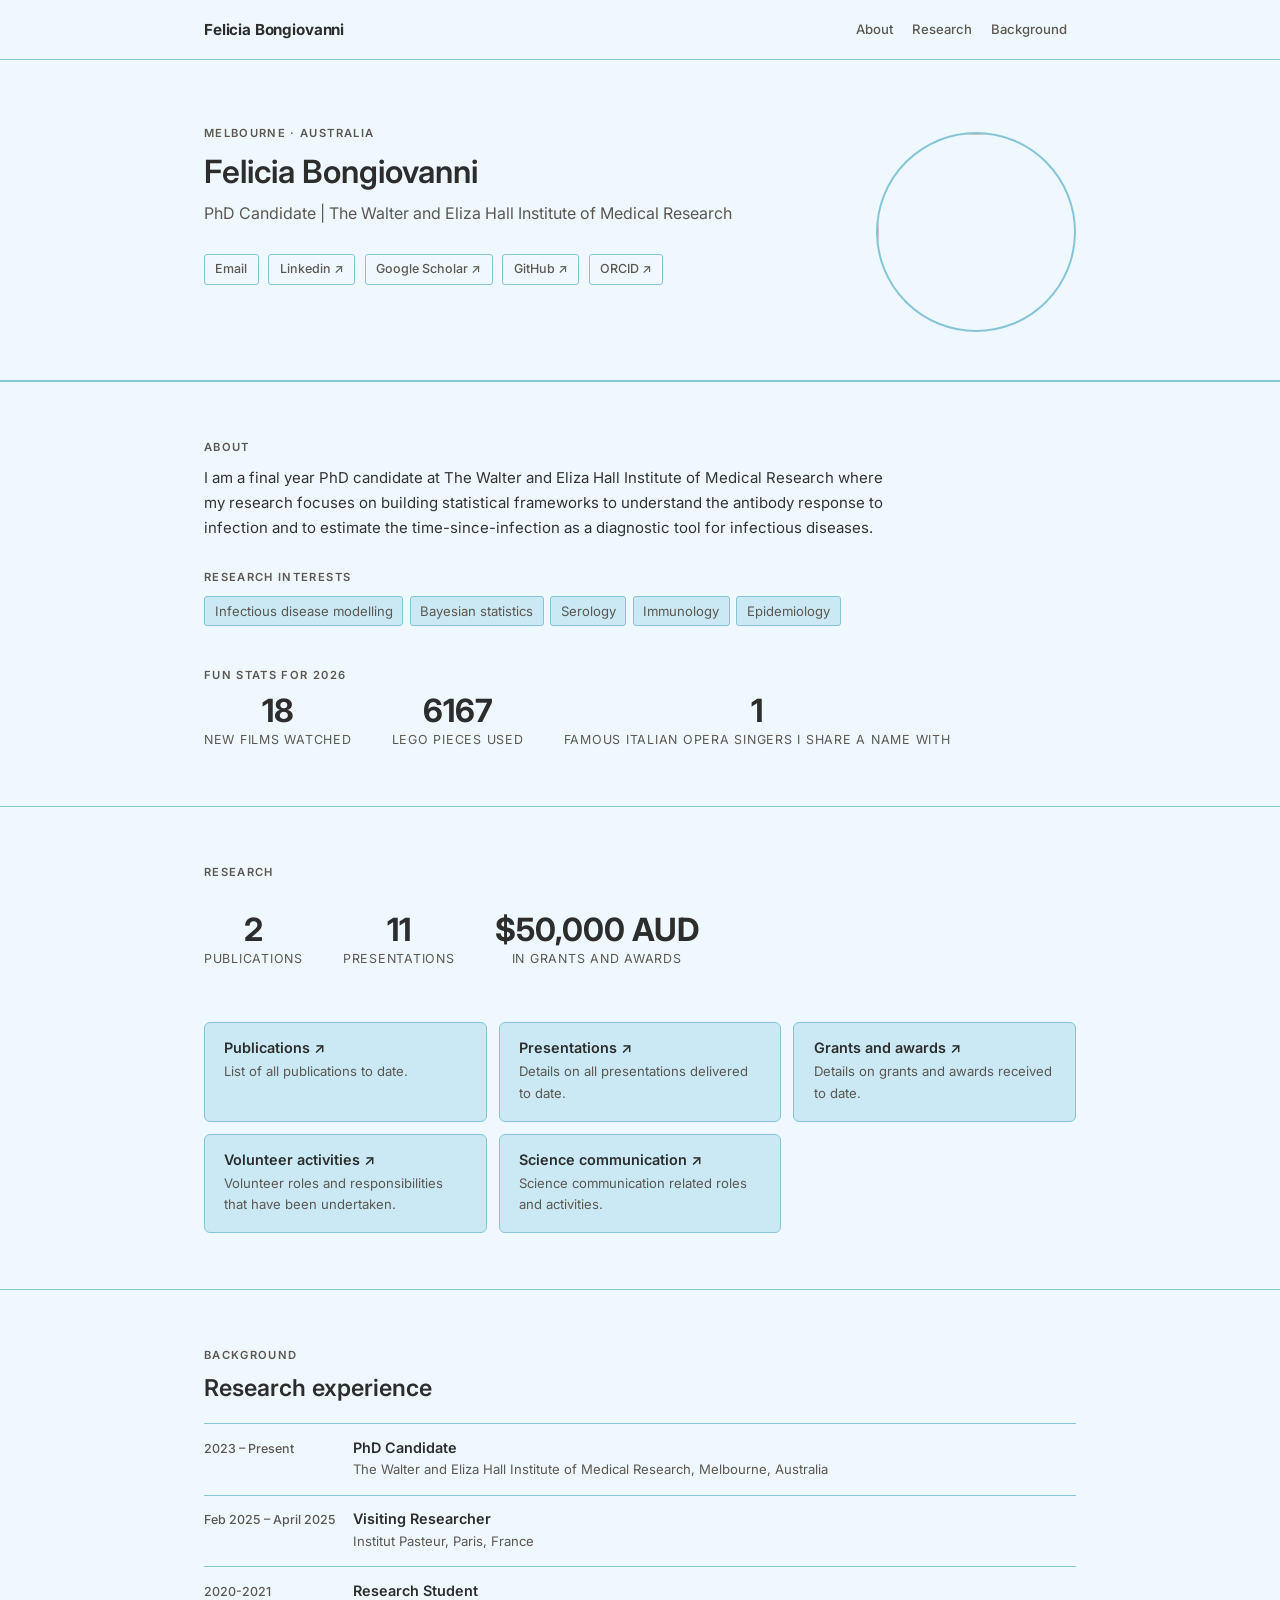
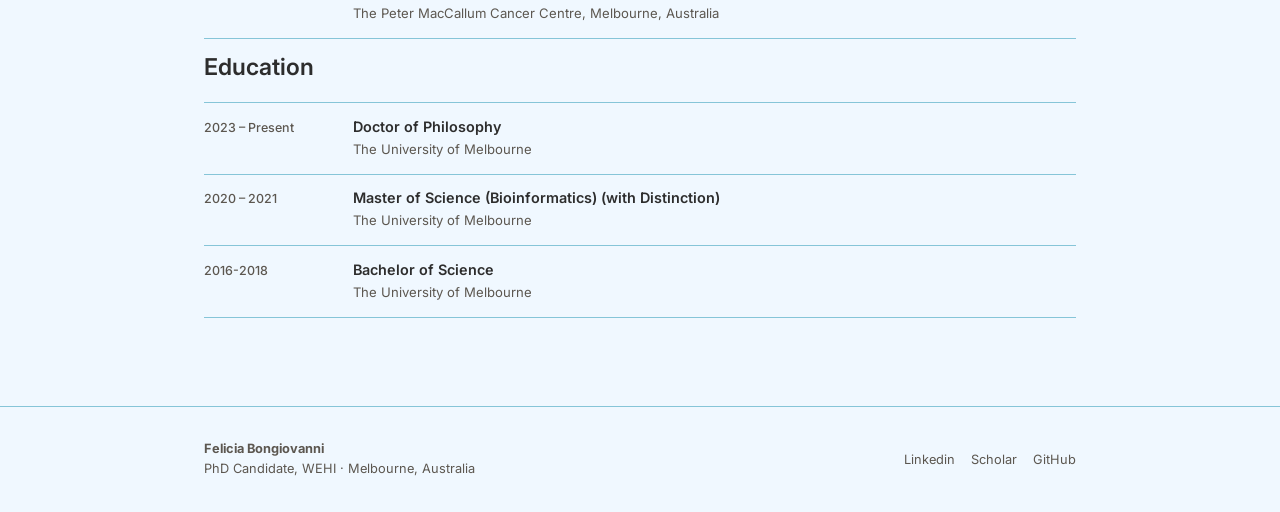
==== index.html @ c4c98541 "Fixed typos" ====
<!DOCTYPE html>
<html lang="en">
<head>
  <meta charset="UTF-8">
  <meta name="viewport" content="width=device-width, initial-scale=1.0">
  <title>Felicia Bongiovanni - PhD Candidate</title>
  <meta name="description" content="Felicia is a PhD candidate at The Walter and Eliza Hall Institute of Medical Research in Melbourne, Australia.">
  <link rel="stylesheet" href="css/style.css">
</head>
<body class="page-body">

  <!-- Navigation -->
  <nav class="nav">
    <div class="nav-inner">
      <a class="nav-logo" href="#top">Felicia Bongiovanni</a>
      <button class="nav-toggle" id="navToggle" aria-label="Toggle menu">
        <svg width="20" height="20" fill="none" stroke="currentColor" stroke-width="2" viewBox="0 0 24 24">
          <line x1="3" y1="6" x2="21" y2="6"/><line x1="3" y1="12" x2="21" y2="12"/><line x1="3" y1="18" x2="21" y2="18"/>
        </svg>
      </button>
      <ul class="nav-links" id="navLinks">
        <li><a href="#about">About</a></li>
        <li><a href="#research">Research</a></li>
        <li><a href="#background">Background</a></li>
    </div>
  </nav>

  <!-- Hero -->
  <section id="top" class="section" style="padding-top:4rem; padding-bottom:3rem; border-bottom:1px solid var(--border);">
    <div class="container">
      <div class="hero-layout">
        <div class="hero-text">
          <p class="section-label">Melbourne · Australia</p>
          <h1 style="margin-bottom:0.5rem;">Felicia Bongiovanni</h1>
          <p style="font-size:1rem; color:var(--text-muted); margin-bottom:1.5rem;">
            PhD Candidate | The Walter and Eliza Hall Institute of Medical Research
          </p>
          <p style="max-width:640px; font-size:0.92rem; color:var(--text-muted); margin-bottom:1.75rem;">
          </p>
          <div class="director-links">
            <a href="mailto:bongiovanni.f@wehi.edu.au">Email</a>
            <a href="https://linkedin.com/in/felicia-bongiovanni" target="_blank" rel="noopener noreferrer">Linkedin ↗</a>
            <a href="https://scholar.google.com/citations?hl=en&user=94XxXnkAAAAJ" target="_blank" rel="noopener noreferrer">Google Scholar ↗</a>
            <a href="https://github.com/felbongiovanni" target="_blank" rel="noopener noreferrer">GitHub ↗</a>
            <a href="https://orcid.org/0009-0006-6301-0937" target="_blank" rel="noopener noreferrer">ORCID ↗</a>
          </div>
        </div>
        <div class="hero-photo-col">
          <img
            class="hero-director-photo"
            src="files/img/profile_cropped.png"
            alt="">
        </div>
      </div>
    </div>
  </section>

  <!-- About -->
  <section id="about" class="section">
    <div class="container">
      <p class="section-label">About</p>
      <div style="max-width:680px;">
        <p>
          I am a final year PhD candidate at The Walter and Eliza Hall Institute of Medical Research where my research focuses on building statistical frameworks to understand the antibody response to infection and to estimate the time-since-infection as a diagnostic tool for infectious diseases.
        </p>
        <p>
        </p>
      </div>
      
      
      <div style="margin-top:1.75rem; margin-bottom:2.5rem">
        <p class="section-label">Research interests</p>
        <ul class="inline-list" style="margin-top:0.5rem;">
          <li>Infectious disease modelling</li>
          <li>Bayesian statistics</li>
          <li>Serology</li>
          <li>Immunology</li>
          <li>Epidemiology</li>
        </ul>
      </div>
      
    
    <div style="margin-top:1.75rem;">
        <p class="section-label">Fun stats for 2026</p>
        <ul class="stats-strip" style="margin-top:0.5rem;">
          <div class="stat-item">
            <div class="stat-number">18</div>
            <div class="stat-label">New films watched</div>
          </div>
        </a>
        <div class="stat-item">
          <div class="stat-number">6167</div>
          <div class="stat-label">LEGO pieces used</div>
        </div>
        </a>
        <a href="https://www.feliciabongiovanni.com" target="_blank" style="text-decoration:none;">
        <div class="stat-item">
          <div class="stat-number">1</div>
          <div class="stat-label">Famous Italian opera singers I share a name with</div>
        </div>
        </a>
      </div>
      
  </section>

  <!-- Research -->
  <section id="research" class="section">
    <div class="container">
      <p class="section-label">Research</p>
      <p style="max-width:640px; font-size:0.9rem; color:var(--text-muted); margin-bottom:2rem;">
      </p>
      


      <!-- Stats -->
      <div class="stats-strip" style="margin-bottom:0.8rem; padding-bottom:2.5rem;">
        <a href="publications.html" target="_blank" style="text-decoration:none;">
          <div class="stat-item">
            <div class="stat-number">2</div>
            <div class="stat-label">Publications</div>
          </div>
        </a>
        <a href="presentations.html" target="_blank" style="text-decoration:none;">
          <div class="stat-item">
            <div class="stat-number">11</div>
            <div class="stat-label">Presentations</div>
          </div>
        </a>
        <a href="grants_awards.html" target="_blank" style="text-decoration:none;">
        <div class="stat-item">
          <div class="stat-number">$50,000 AUD</div>
          <div class="stat-label">In grants and awards</div>
        </div>
        </a>
      </div>


      <div class="theme-grid">
        <a href="publications.html" target="_blank" class="link-card">
          <h3>Publications ↗</h3>
          <p>List of all publications to date.</p>
        </a>
        <a href="presentations.html" target="_blank" class="link-card">
          <h3>Presentations ↗</h3>
          <p>Details on all presentations delivered to date.</p>
        </a>
        <a href="grants_awards.html" target="_blank" class="link-card">
          <h3>Grants and awards ↗</h3>
          <p>Details on grants and awards received to date.</p>
        </a>
        <a href="volunteer.html" target="_blank" class="link-card">
          <h3>Volunteer activities ↗</h3>
          <p>Volunteer roles and responsibilities that have been undertaken.</p>
        </a>
        <a href="scicomm.html" target="_blank" class="link-card">
          <h3>Science communication ↗</h3>
          <p>Science communication related roles and activities.</p>
        </a>
      </div>
      
  </section>

  <!-- Background -->
  <section id="background" class="section">
    <div class="container">
      <p class="section-label">Background</p>
      <h2>Research experience</h2>
      <div class="timeline-list">

        <div class="timeline-item">
          <span class="timeline-period">2023 – Present</span>
          <div>
            <div class="timeline-title">PhD Candidate</div>
            <div class="timeline-sub">The Walter and Eliza Hall Institute of Medical Research, Melbourne, Australia</div>
          </div>
        </div>

        <div class="timeline-item">
          <span class="timeline-period">Feb 2025 – April 2025</span>
          <div>
            <div class="timeline-title">Visiting Researcher</span></div>
            <div class="timeline-sub">Institut Pasteur, Paris, France</div>
          </div>
        </div>

        <div class="timeline-item">
          <span class="timeline-period">2020-2021</span>
          <div>
            <div class="timeline-title">Research Student</div>
            <div class="timeline-sub">The Peter MacCallum Cancer Centre, Melbourne, Australia</div>
          </div>
        </div>
        <p>
        </p>
        
        <h2>Education</h2>
      <div class="timeline-list">

        <div class="timeline-item">
          <span class="timeline-period">2023 – Present</span>
          <div>
            <div class="timeline-title">Doctor of Philosophy</div>
            <div class="timeline-sub">The University of Melbourne</div>
          </div>
        </div>

        <div class="timeline-item">
          <span class="timeline-period">2020 – 2021</span>
          <div>
            <div class="timeline-title">Master of Science (Bioinformatics) (with Distinction) <span></div>
            <div class="timeline-sub">The University of Melbourne</div>
          </div>
        </div>

        <div class="timeline-item">
          <span class="timeline-period">2016-2018</span>
          <div>
            <div class="timeline-title">Bachelor of Science</div>
            <div class="timeline-sub">The University of Melbourne</div>
          </div>
        </div>

      </div>
    </div>
  </section>


  <!-- Footer -->
  <footer>
    <div class="footer-inner">
      <div class="footer-left">
        <strong>Felicia Bongiovanni</strong><br>
        PhD Candidate, WEHI · Melbourne, Australia
      </div>
      <div class="footer-links">
        <a href="https://au.linkedin.com/in/felicia-bongiovanni" target="_blank" rel="noopener noreferrer">Linkedin</a>
        <a href="https://scholar.google.com/citations?hl=en&user=94XxXnkAAAAJ" target="_blank" rel="noopener noreferrer">Scholar</a>
        <a href="https://github.com/felbongiovanni" target="_blank" rel="noopener noreferrer">GitHub</a>
      </div>
    </div>
  </footer>

  <script>
    // Hamburger menu toggle
    document.getElementById('navToggle').addEventListener('click', function () {
      document.getElementById('navLinks').classList.toggle('open');
    });

    // Highlight active anchor link on scroll
    const sections = document.querySelectorAll('section[id]');
    const navAnchors = document.querySelectorAll('.nav-links a[href^="#"]');
    window.addEventListener('scroll', function () {
      let current = '';
      sections.forEach(function (s) {
        if (window.scrollY >= s.offsetTop - 80) current = s.id;
      });
      navAnchors.forEach(function (a) {
        a.classList.remove('active');
        if (a.getAttribute('href') === '#' + current) a.classList.add('active');
      });
    });
  </script>

</body>
</html>
---- css/style.css ----
/* ---------- Google Fonts ---------- */
@import url('https://fonts.googleapis.com/css2?family=Inter:wght@300;400;500;600;700&display=swap');

/* ---------- Design Tokens ---------- */
:root {
  --bg:           #F0F8FF;
  --surface:      #CAE9F5;
  --surface-2:    #EEEEEE;
  --border:       #86C5D8;
  --text:         #333333;
  --text-muted:   #5C5750;
  --accent:       #2D2D2D;
  --nav-height:   60px;
  --max-w:        920px;
  --radius:       6px;
  --gap:          1.5rem;
}

/* ---------- Reset & Base ---------- */
*, *::before, *::after { box-sizing: border-box; margin: 0; padding: 0; }

html { scroll-behavior: smooth; }

body {
  font-family: 'Inter', system-ui, sans-serif;
  background: var(--bg);
  color: var(--text);
  font-size: 15px;
  line-height: 1.65;
  -webkit-font-smoothing: antialiased;
}

a {
  color: var(--text);
  text-decoration: underline;
  text-underline-offset: 3px;
}
a:hover { color: var(--accent); }

h1, h2, h3, h4 {
  font-weight: 600;
  line-height: 1.25;
  color: var(--accent);
}

h1 { font-size: 2rem; }
h2 { font-size: 1.45rem; margin-bottom: 1.25rem; }
h3 { font-size: 1.1rem; margin-bottom: 0.5rem; }
h4 { font-size: 0.95rem; font-weight: 500; }

p { margin-bottom: 0.9rem; }
p:last-child { margin-bottom: 0; }

img { max-width: 100%; display: block; }

/* ---------- Layout ---------- */
.container {
  max-width: var(--max-w);
  margin: 0 auto;
  padding: 0 1.5rem;
}

.section {
  padding: 3.5rem 0;
}

.section + .section {
  border-top: 1px solid var(--border);
}

.section-label {
  font-size: 0.7rem;
  font-weight: 600;
  letter-spacing: 0.12em;
  text-transform: uppercase;
  color: var(--text-muted);
  margin-bottom: 0.6rem;
}

/* ---------- Navigation ---------- */
.nav {
  position: fixed;
  top: 0; left: 0; right: 0;
  height: var(--nav-height);
  background: var(--bg);
  border-bottom: 1px solid var(--border);
  z-index: 100;
  display: flex;
  align-items: center;
}

.nav-inner {
  max-width: var(--max-w);
  margin: 0 auto;
  padding: 0 1.5rem;
  width: 100%;
  display: flex;
  align-items: center;
  justify-content: space-between;
  gap: 1rem;
}

.nav-logo {
  font-weight: 700;
  font-size: 0.95rem;
  letter-spacing: -0.01em;
  text-decoration: none;
  color: var(--accent);
  white-space: nowrap;
  flex-shrink: 0;
}
.nav-logo:hover { color: var(--accent); }

.nav-links {
  display: flex;
  align-items: center;
  gap: 0.1rem;
  list-style: none;
  flex-wrap: nowrap;
}

.nav-links a {
  font-size: 0.82rem;
  font-weight: 500;
  text-decoration: none;
  color: var(--text-muted);
  padding: 0.3rem 0.55rem;
  border-radius: var(--radius);
  transition: color 0.15s, background 0.15s;
  white-space: nowrap;
}
.nav-links a:hover,
.nav-links a.active {
  color: var(--accent);
  background: var(--surface);
}

.nav-substack {
  display: flex;
  align-items: center;
  gap: 0.3rem;
  font-size: 0.8rem;
  font-weight: 500;
  text-decoration: none;
  color: var(--text-muted);
  padding: 0.3rem 0.55rem;
  border-radius: var(--radius);
  transition: color 0.15s, background 0.15s;
  flex-shrink: 0;
}
.nav-substack:hover { color: var(--accent); background: var(--surface); }

/* Hamburger */
.nav-toggle {
  display: none;
  background: none;
  border: none;
  cursor: pointer;
  padding: 0.3rem;
  color: var(--accent);
}
.nav-toggle svg { display: block; }

/* Page offset for fixed nav */
.page-body { padding-top: var(--nav-height); }

/* ---------- Hero with photo ---------- */
.hero-layout {
  display: flex;
  align-items: flex-start;
  gap: 3rem;
  justify-content: space-between;
}
.hero-text { flex: 1; min-width: 0; }
.hero-photo-col {
  flex-shrink: 0;
  display: flex;
  flex-direction: column;
  align-items: center;
  gap: 0.6rem;
  text-align: center;
  padding-top: 0.5rem;
}
.hero-director-photo {
  width: 200px;
  height: 200px;
  border-radius: 50%;
  object-fit: cover;
  border: 2px solid var(--border);
}

/* ---------- Director links (social buttons) ---------- */
.director-links {
  display: flex;
  gap: 0.6rem;
  flex-wrap: wrap;
}
.director-links a {
  font-size: 0.78rem;
  font-weight: 500;
  text-decoration: none;
  padding: 0.25rem 0.65rem;
  border: 1px solid var(--border);
  border-radius: 3px;
  color: var(--text-muted);
  transition: all 0.15s;
}
.director-links a:hover { border-color: var(--accent); color: var(--accent); }

/* ---------- Stats Strip ---------- */
.stats-strip {
  display: flex;
  gap: 2.5rem;
  flex-wrap: wrap;
}
.stat-item { text-align: center; }
.stat-number {
  font-size: 2rem;
  font-weight: 700;
  color: var(--accent);
  line-height: 1;
}
.stat-label {
  font-size: 0.78rem;
  color: var(--text-muted);
  margin-top: 0.2rem;
  text-transform: uppercase;
  letter-spacing: 0.06em;
}

/* ---------- Theme / Link Cards ---------- */
.theme-grid {
  display: grid;
  grid-template-columns: repeat(auto-fill, minmax(260px, 1fr));
  gap: 0.75rem;
}

.theme-card {
  background: var(--surface);
  border: 1px solid var(--border);
  border-radius: var(--radius);
  padding: 1rem 1.2rem;
}
.theme-card h3 { font-size: 0.9rem; margin-bottom: 0.25rem; }
.theme-card p { font-size: 0.82rem; color: var(--text-muted); margin: 0; }

/* Clickable link card variant */
.link-card {
  background: var(--surface);
  border: 1px solid var(--border);
  border-radius: var(--radius);
  padding: 1rem 1.2rem;
  text-decoration: none;
  display: block;
  transition: border-color 0.15s, background 0.15s;
}
.link-card:hover { border-color: var(--accent); background: var(--surface-2); }
.link-card h3 {
  font-size: 0.9rem;
  margin-bottom: 0.25rem;
  color: var(--accent);
}
.link-card p { font-size: 0.82rem; color: var(--text-muted); margin: 0; }

/* ---------- Inline tag list ---------- */
.inline-list {
  list-style: none;
  display: flex;
  flex-wrap: wrap;
  gap: 0.4rem;
}
.inline-list li {
  font-size: 0.82rem;
  background: var(--surface);
  border: 1px solid var(--border);
  border-radius: 3px;
  padding: 0.2rem 0.6rem;
  color: var(--text-muted);
}

/* ---------- Timeline ---------- */
.timeline-list { display: flex; flex-direction: column; }

.timeline-item {
  display: grid;
  grid-template-columns: 130px 1fr;
  gap: 0.5rem 1.2rem;
  align-items: baseline;
  padding: 0.85rem 0;
  border-bottom: 1px solid var(--border);
}
.timeline-item:first-child { border-top: 1px solid var(--border); }

.timeline-period {
  font-size: 0.78rem;
  color: var(--text-muted);
  font-weight: 500;
  white-space: nowrap;
}

.timeline-title {
  font-size: 0.9rem;
  font-weight: 600;
  line-height: 1.4;
  color: var(--accent);
}

.timeline-sub {
  font-size: 0.82rem;
  color: var(--text-muted);
  margin-top: 0.1rem;
  white-space: normal;
  max-width: 600px;
  overflow-wrap: break-word;
}

.timeline-right {
  font-size: 0.82rem;
  margin-left: auto;
  text-align: right;
}

.timeline-main {
  display: flex;
  align-items: center; /* centers right text vs title+sub block */
  flex: 1;
}


/* Publication card */
.pub-card {
  background: var(--surface);
  border: 1px solid var(--border);
  border-radius: var(--radius);
  padding: 1.1rem 1.3rem;
  display: flex;
  flex-direction: column;
  gap: 0.35rem;
}
.pub-card.hidden { display: none; }

.pub-title {
  font-size: 0.95rem;
  font-weight: 600;
  line-height: 1.4;
}
.pub-title a { text-decoration: none; }
.pub-title a:hover { text-decoration: underline; }

.pub-authors {
  font-size: 0.82rem;
  color: var(--text-muted);
  line-height: 1.4;
}

.pub-venue {
  font-size: 0.82rem;
  color: var(--text-muted);
  font-style: italic;
}

.pub-badges { display: flex; gap: 0.4rem; flex-wrap: wrap; margin-top: 0.1rem; }

.pub-links {
  display: flex;
  gap: 0.5rem;
  flex-wrap: wrap;
  margin-top: 0.2rem;
}
.pub-link {
  font-size: 0.75rem;
  font-weight: 500;
  text-decoration: none;
  padding: 0.2rem 0.6rem;
  border: 1px solid var(--border);
  border-radius: 3px;
  background: var(--bg);
  color: var(--text-muted);
  transition: border-color 0.15s, color 0.15s;
}
.pub-link:hover { border-color: var(--accent); color: var(--accent); }

/* ---------- Connect / Contact ---------- */
.connect-box {
  background: var(--surface);
  border: 1px solid var(--border);
  border-radius: var(--radius);
  padding: 2rem;
}
.connect-box h3 { margin-bottom: 0.75rem; }

.email-row {
  display: flex;
  align-items: flex-start;
  gap: 0.75rem;
  margin-top: 1rem;
}
.email-row:first-child { margin-top: 0; }

.email-label {
  font-size: 0.78rem;
  font-weight: 600;
  text-transform: uppercase;
  letter-spacing: 0.06em;
  color: var(--text-muted);
  min-width: 60px;
  padding-top: 0.15rem;
}

.email-addr {
  font-size: 0.9rem;
}

/* ---------- Footer ---------- */
footer {
  border-top: 1px solid var(--border);
  padding: 2rem 0;
  margin-top: 2rem;
}
.footer-inner {
  max-width: var(--max-w);
  margin: 0 auto;
  padding: 0 1.5rem;
  display: flex;
  justify-content: space-between;
  align-items: center;
  gap: 1rem;
  flex-wrap: wrap;
}
.footer-left {
  font-size: 0.8rem;
  color: var(--text-muted);
  line-height: 1.6;
}
.footer-links {
  display: flex;
  gap: 1rem;
}
.footer-links a {
  font-size: 0.8rem;
  color: var(--text-muted);
  text-decoration: none;
}
.footer-links a:hover { color: var(--accent); }

/* ---------- Responsive: Tablet ---------- */
@media (max-width: 768px) {
  h1 { font-size: 1.6rem; }
  h2 { font-size: 1.25rem; }

  .nav-links {
    display: none;
    flex-direction: column;
    position: absolute;
    top: var(--nav-height);
    left: 0; right: 0;
    background: var(--bg);
    border-bottom: 1px solid var(--border);
    padding: 0.75rem 1.5rem;
    gap: 0.1rem;
  }
  .nav-links.open { display: flex; }
  .nav-links a { padding: 0.5rem 0.3rem; }
  .nav-toggle { display: flex; }
  .nav-substack { display: none; }

  .stats-strip { gap: 1.5rem; justify-content: center; }
  .footer-inner { flex-direction: column; align-items: flex-start; }

  .timeline-item { grid-template-columns: 100px 1fr; }
}


/* ---------- Filter Bar (Publications) ---------- */
.filter-bar {
  display: flex;
  flex-direction: column;
  gap: 0.45rem;
  margin-bottom: 1.75rem;
  position: sticky;
  top: var(--nav-height);
  background: var(--bg);
  padding: 0.75rem 0;
  z-index: 50;
  border-bottom: 1px solid var(--border);
}

.filter-group {
  display: flex;
  flex-wrap: wrap;
  gap: 0.4rem;
  align-items: center;
}

.filter-group-status .filter-btn {
  font-size: 0.73rem;
}

.filter-group-status .filter-btn.active {
  background: var(--text-muted);
  color: var(--bg);
  border-color: var(--text-muted);
}

.filter-group-topic .filter-btn.active {
  background: var(--accent);
  color: var(--bg);
  border-color: var(--accent);
}

.filter-btn {
  font-size: 0.78rem;
  font-weight: 500;
  padding: 0.3rem 0.75rem;
  border-radius: 3px;
  border: 1px solid var(--border);
  background: var(--bg);
  color: var(--text-muted);
  cursor: pointer;
  transition: all 0.15s;
  white-space: nowrap;
}
.filter-btn:hover { border-color: var(--accent); color: var(--accent); }

/* ---------- Responsive: Mobile ---------- */
@media (max-width: 600px) {
  .hero-layout {
    flex-direction: column-reverse;
    align-items: flex-start;
    gap: 1.5rem;
  }
  .hero-photo-col {
    flex-direction: row;
    align-items: center;
    gap: 1rem;
    text-align: left;
  }
  .hero-director-photo { width: 125px; height: 125px; }
}

@media (max-width: 480px) {
  .container { padding: 0 1rem; }
  .section { padding: 2.5rem 0; }
  .theme-grid { grid-template-columns: 1fr; }
  .timeline-item { grid-template-columns: 1fr; gap: 0.2rem; }
  .timeline-period { font-size: 0.72rem; }
}
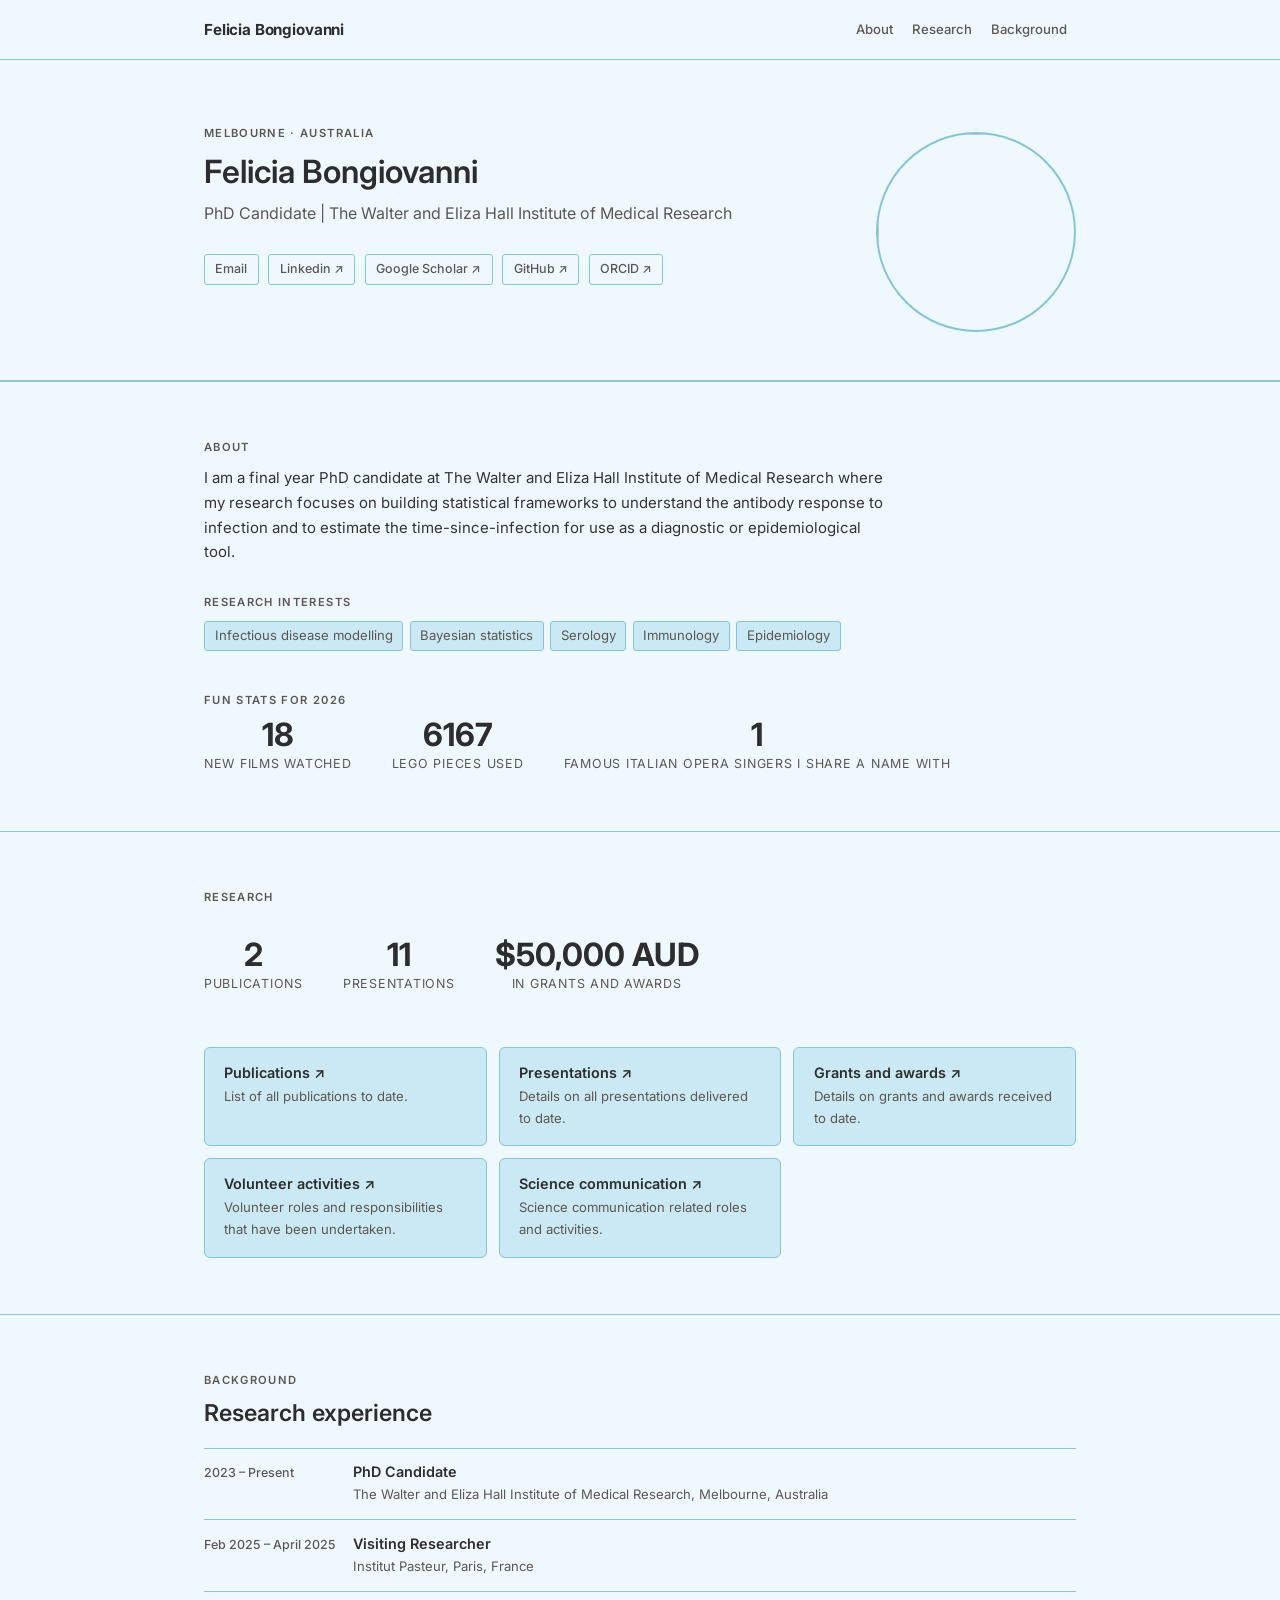
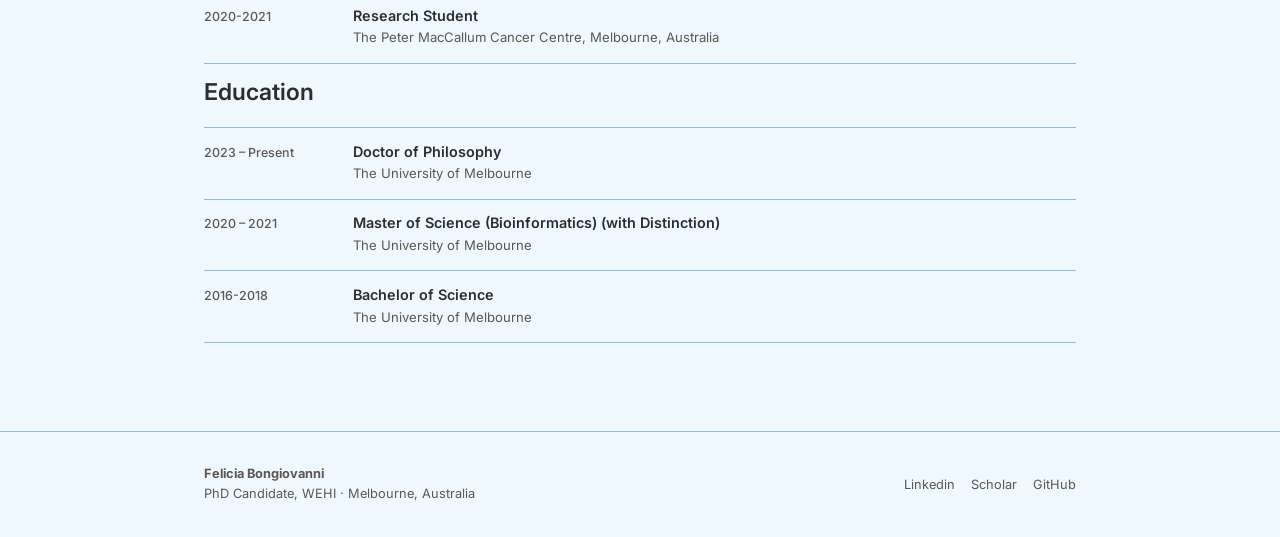
==== commit fa3f196c: "Updated bio" ====
--- a/index.html
+++ b/index.html
@@ -61,7 +61,7 @@
       <p class="section-label">About</p>
       <div style="max-width:680px;">
         <p>
-          I am a final year PhD candidate at The Walter and Eliza Hall Institute of Medical Research where my research focuses on building statistical frameworks to understand the antibody response to infection and to estimate the time-since-infection as a diagnostic tool for infectious diseases.
+          I am a final year PhD candidate at The Walter and Eliza Hall Institute of Medical Research where my research focuses on building statistical frameworks to understand the antibody response to infection and to estimate the time-since-infection for use as a diagnostic or epidemiological tool.
         </p>
         <p>
         </p>
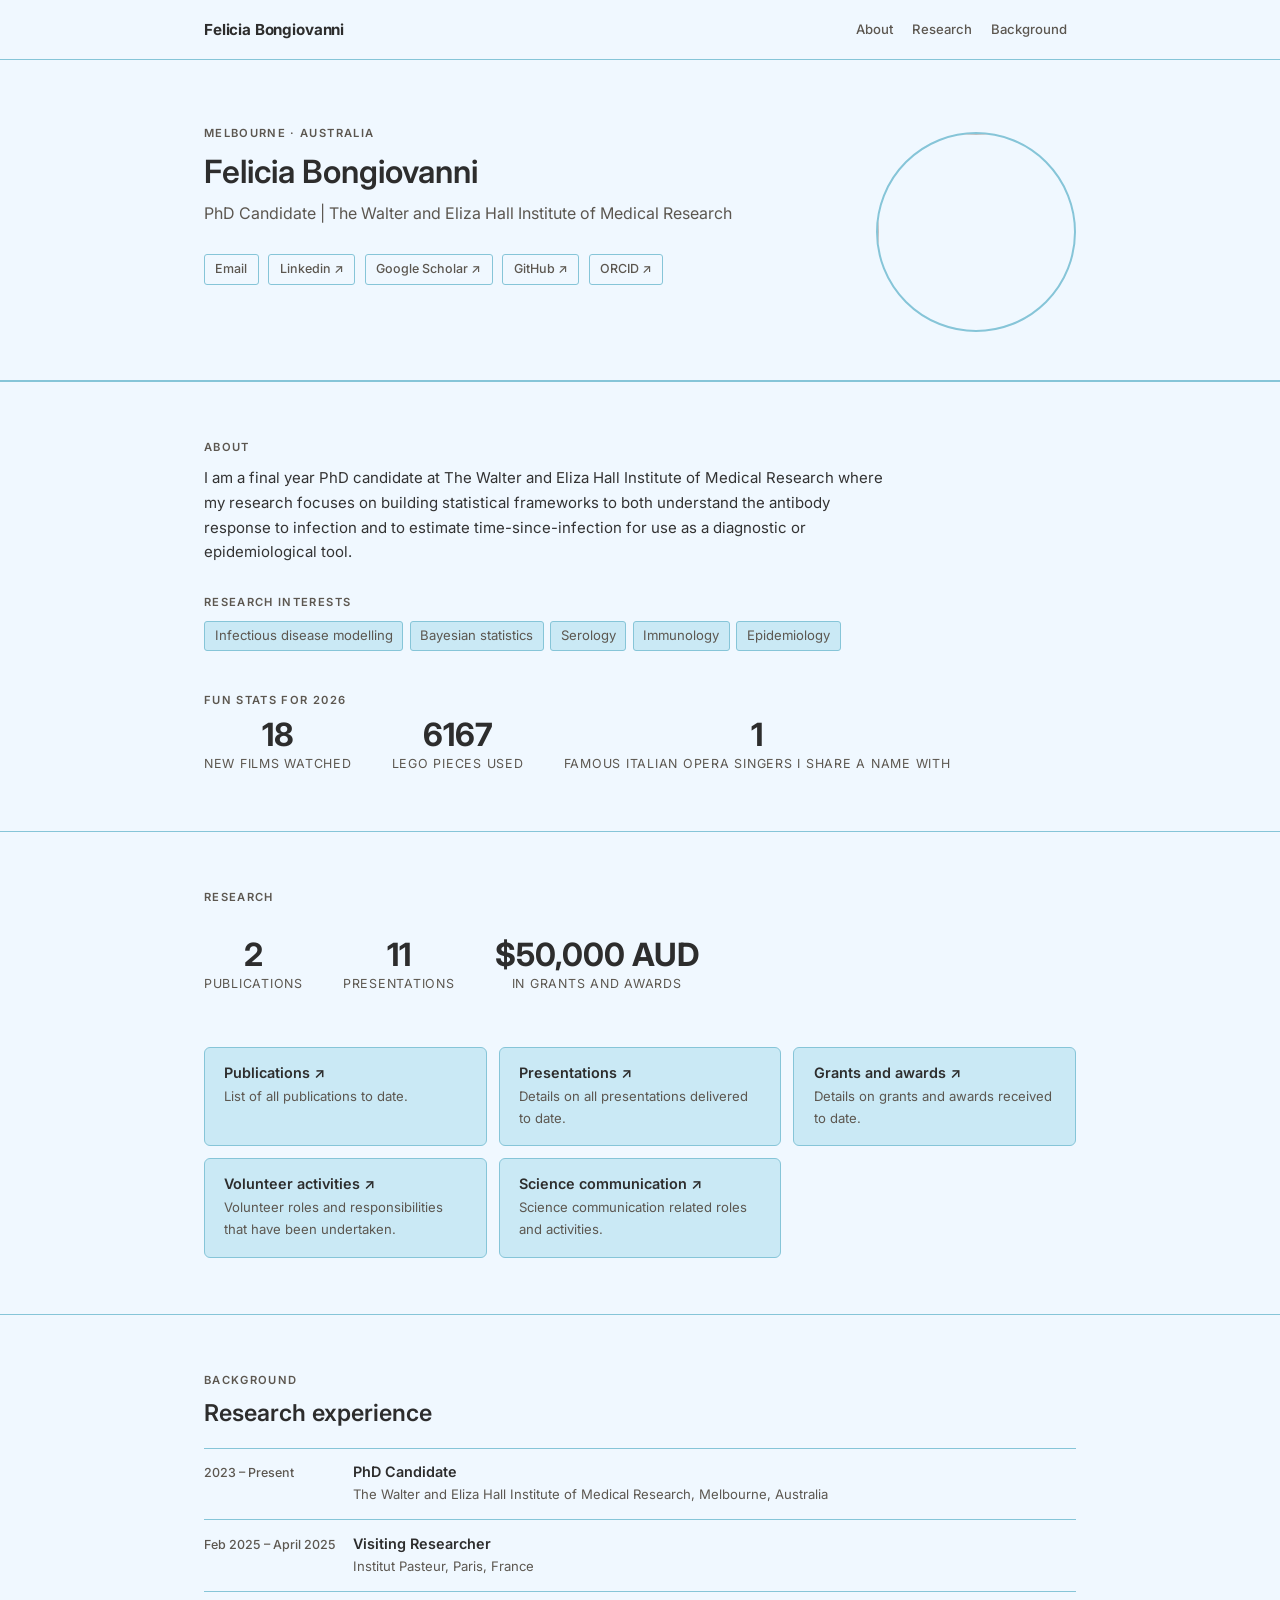
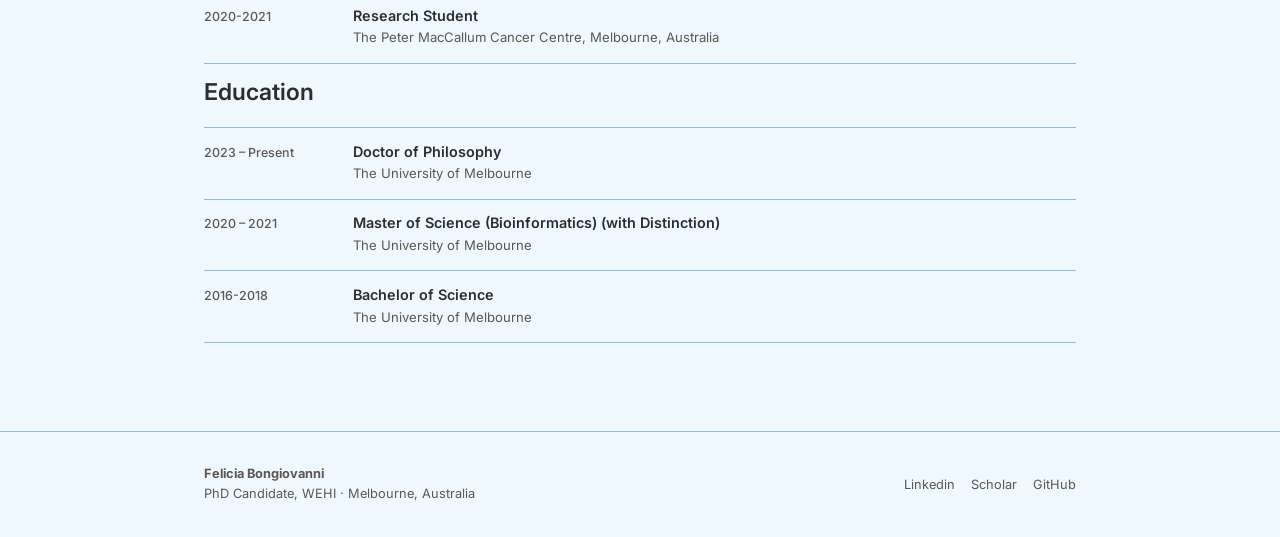
==== commit eea0732b: "Updated bio" ====
--- a/index.html
+++ b/index.html
@@ -61,7 +61,7 @@
       <p class="section-label">About</p>
       <div style="max-width:680px;">
         <p>
-          I am a final year PhD candidate at The Walter and Eliza Hall Institute of Medical Research where my research focuses on building statistical frameworks to understand the antibody response to infection and to estimate the time-since-infection for use as a diagnostic or epidemiological tool.
+          I am a final year PhD candidate at The Walter and Eliza Hall Institute of Medical Research where my research focuses on building statistical frameworks to both understand the antibody response to infection and to estimate time-since-infection for use as a diagnostic or epidemiological tool.
         </p>
         <p>
         </p>
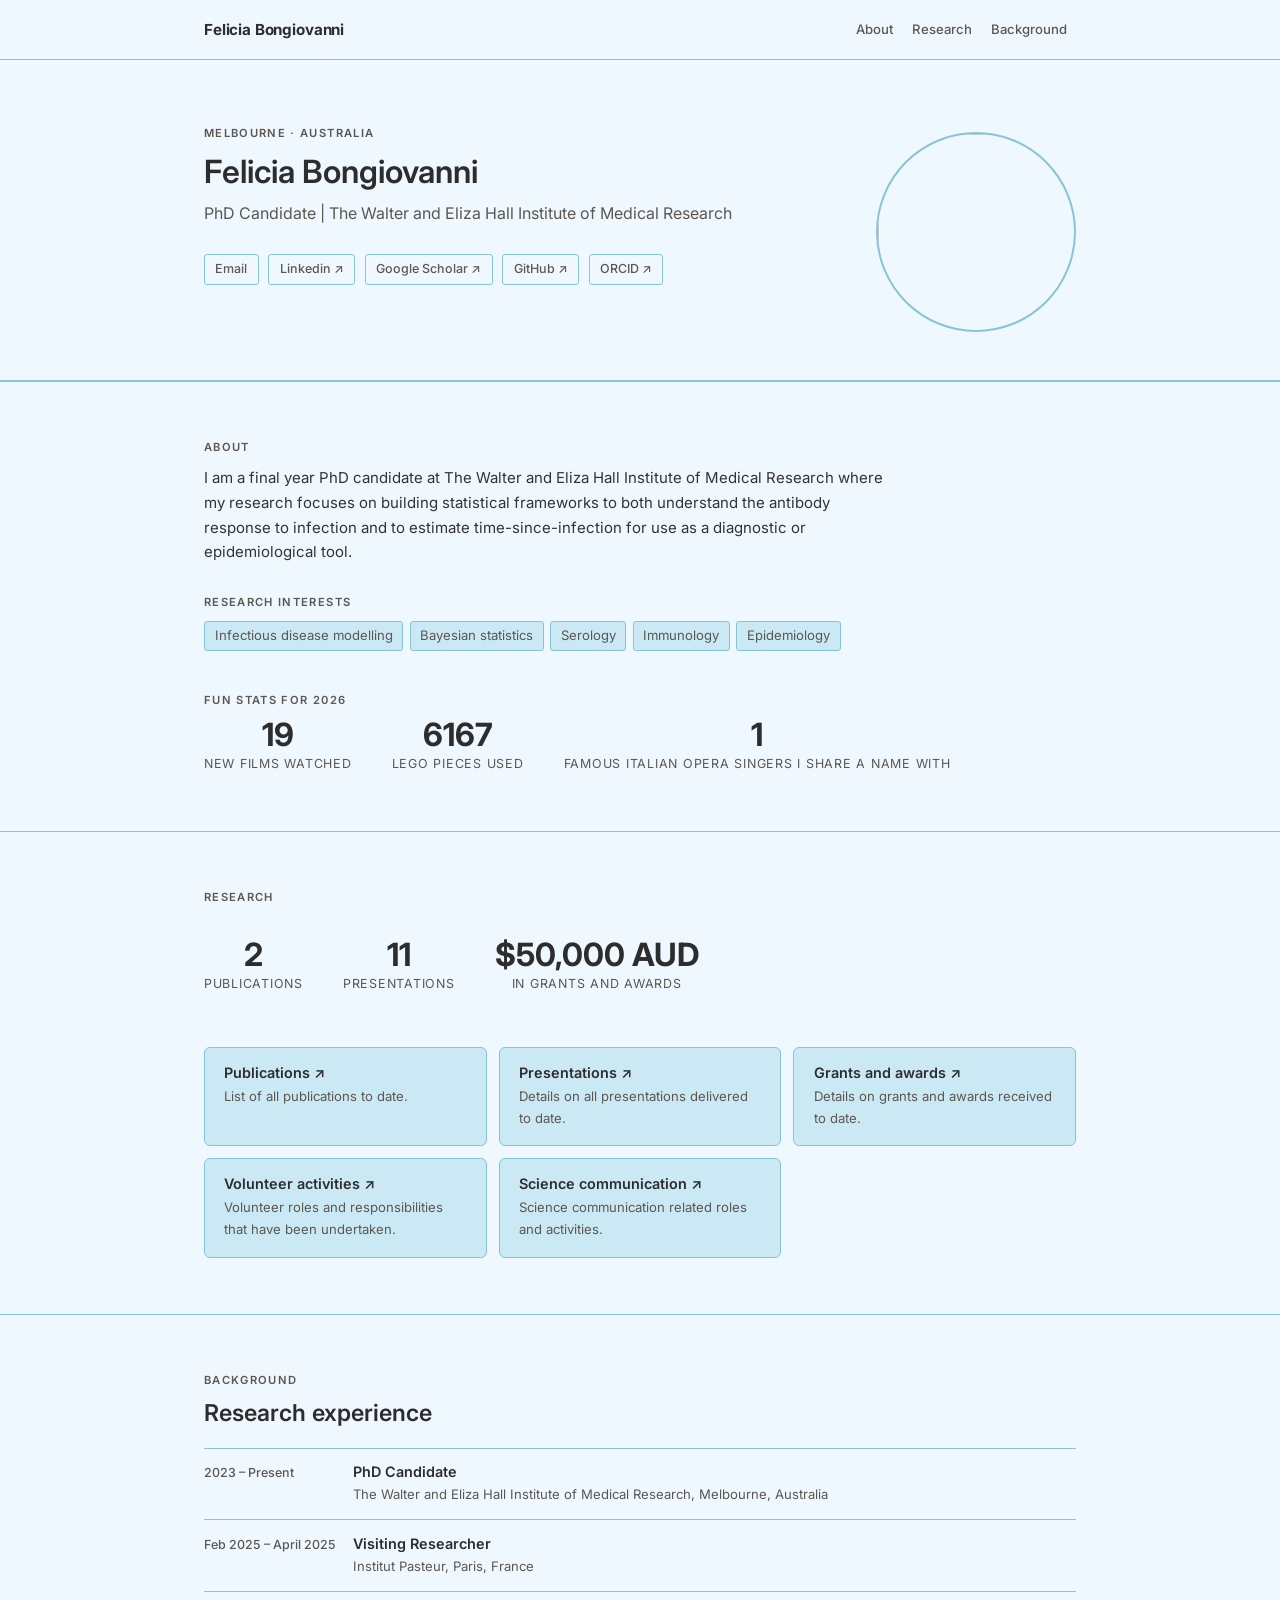
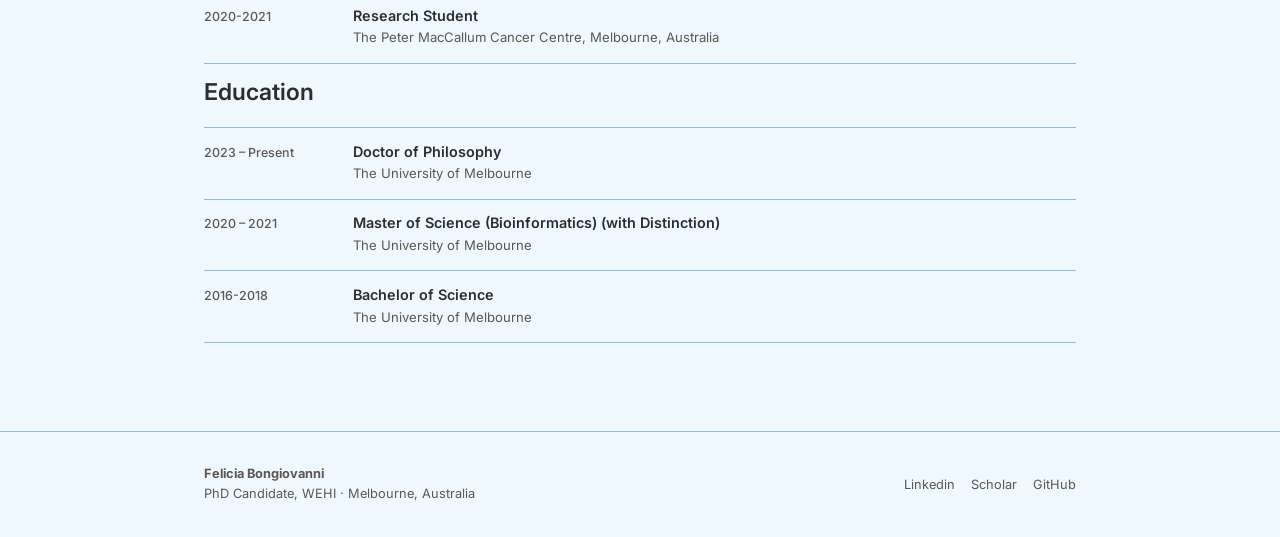
==== commit 0fb3cf3c: "Updated stats" ====
--- a/index.html
+++ b/index.html
@@ -84,7 +84,7 @@
         <p class="section-label">Fun stats for 2026</p>
         <ul class="stats-strip" style="margin-top:0.5rem;">
           <div class="stat-item">
-            <div class="stat-number">18</div>
+            <div class="stat-number">19</div>
             <div class="stat-label">New films watched</div>
           </div>
         </a>
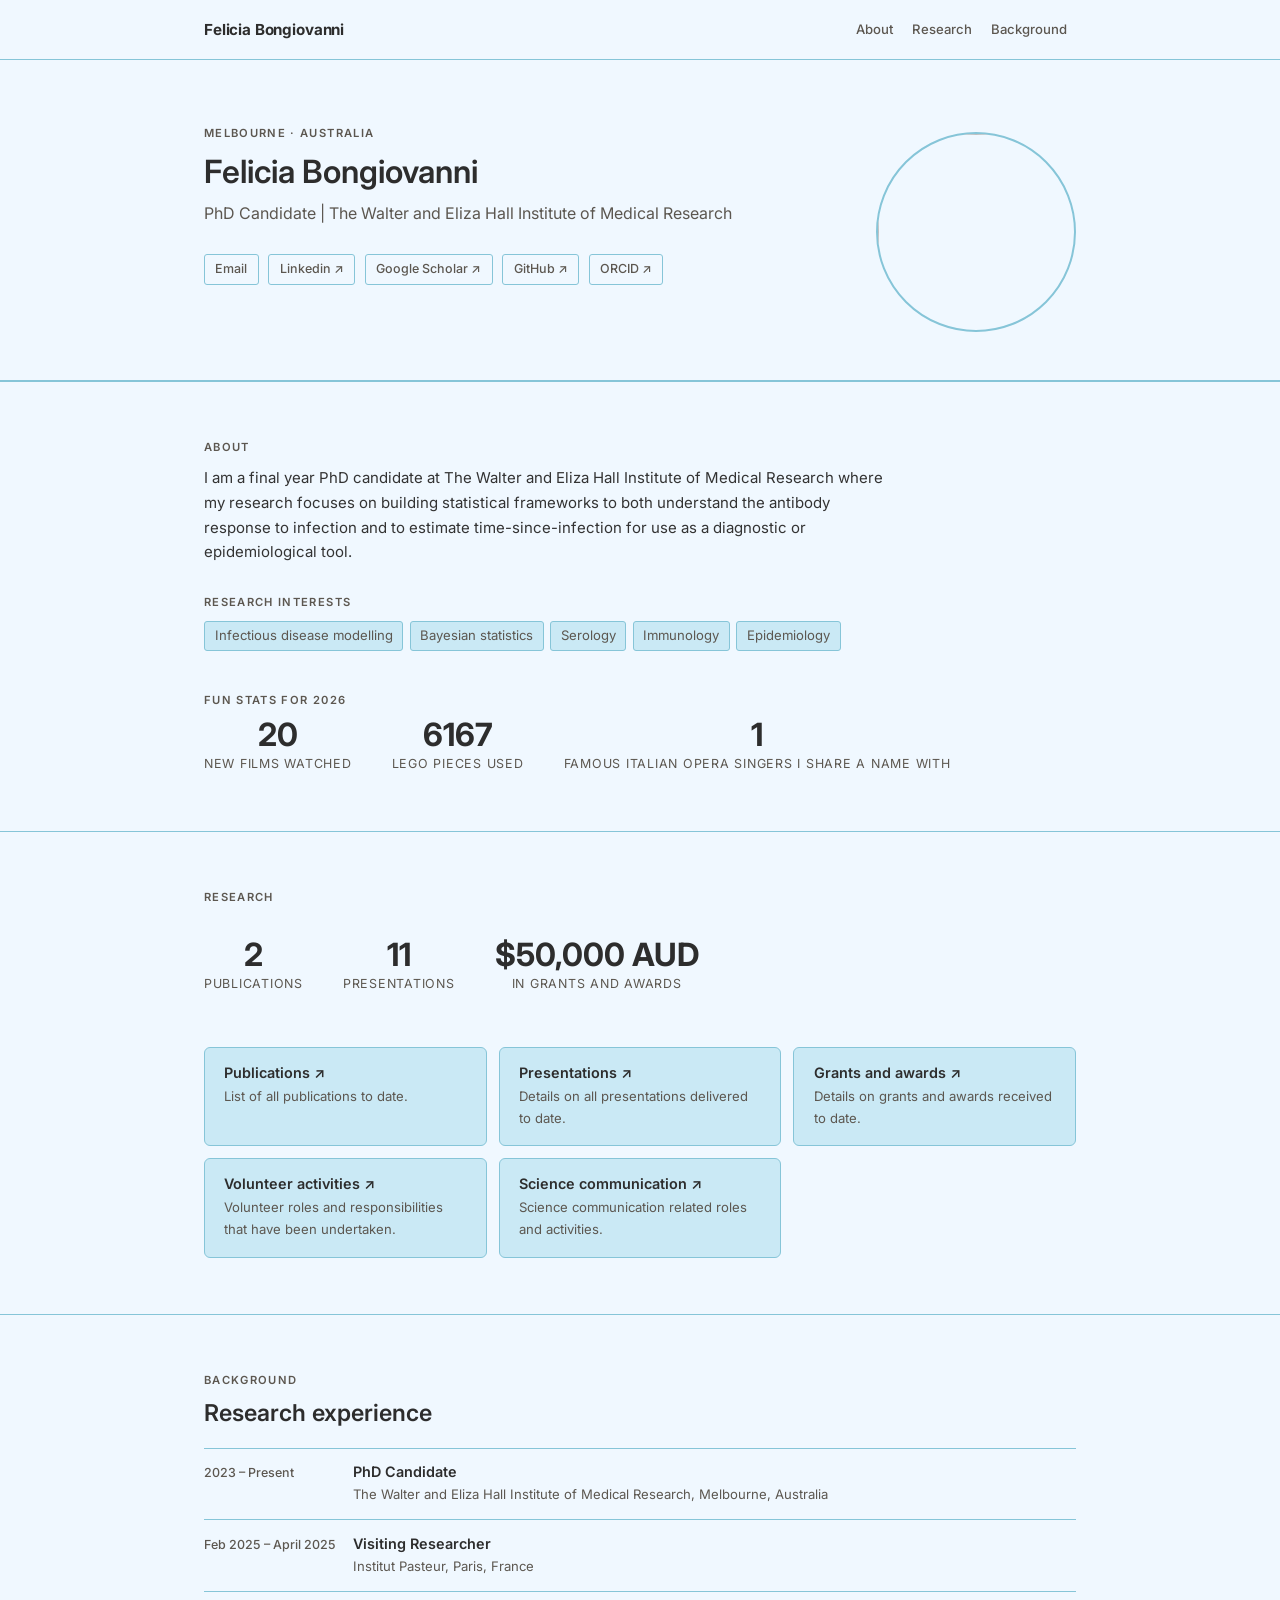
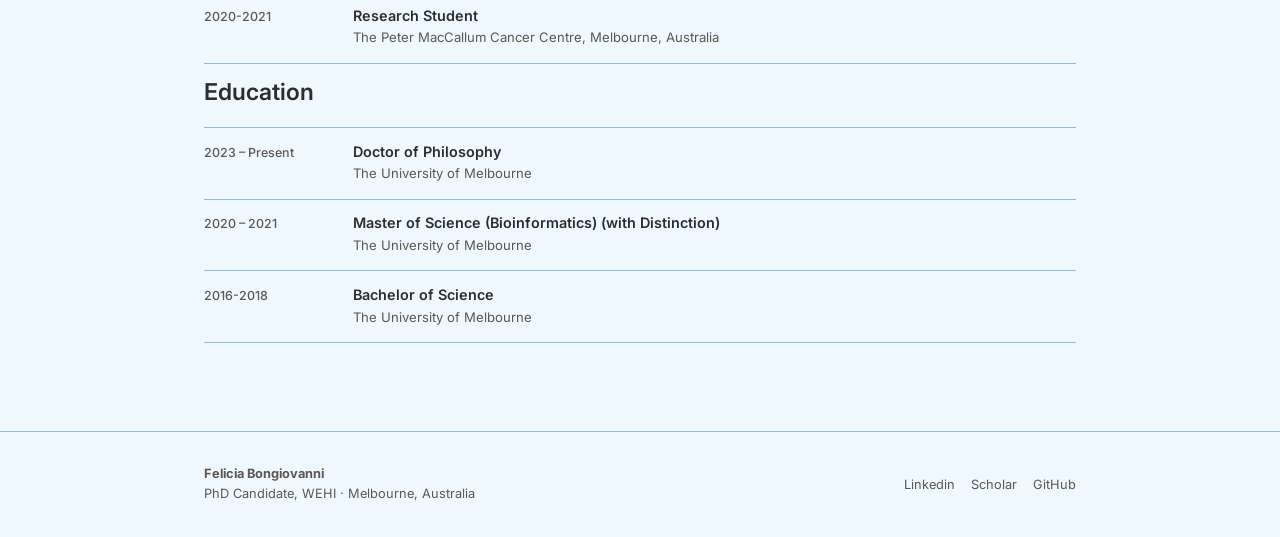
==== commit 85a9664a: "Updated stats" ====
--- a/index.html
+++ b/index.html
@@ -84,7 +84,7 @@
         <p class="section-label">Fun stats for 2026</p>
         <ul class="stats-strip" style="margin-top:0.5rem;">
           <div class="stat-item">
-            <div class="stat-number">19</div>
+            <div class="stat-number">20</div>
             <div class="stat-label">New films watched</div>
           </div>
         </a>
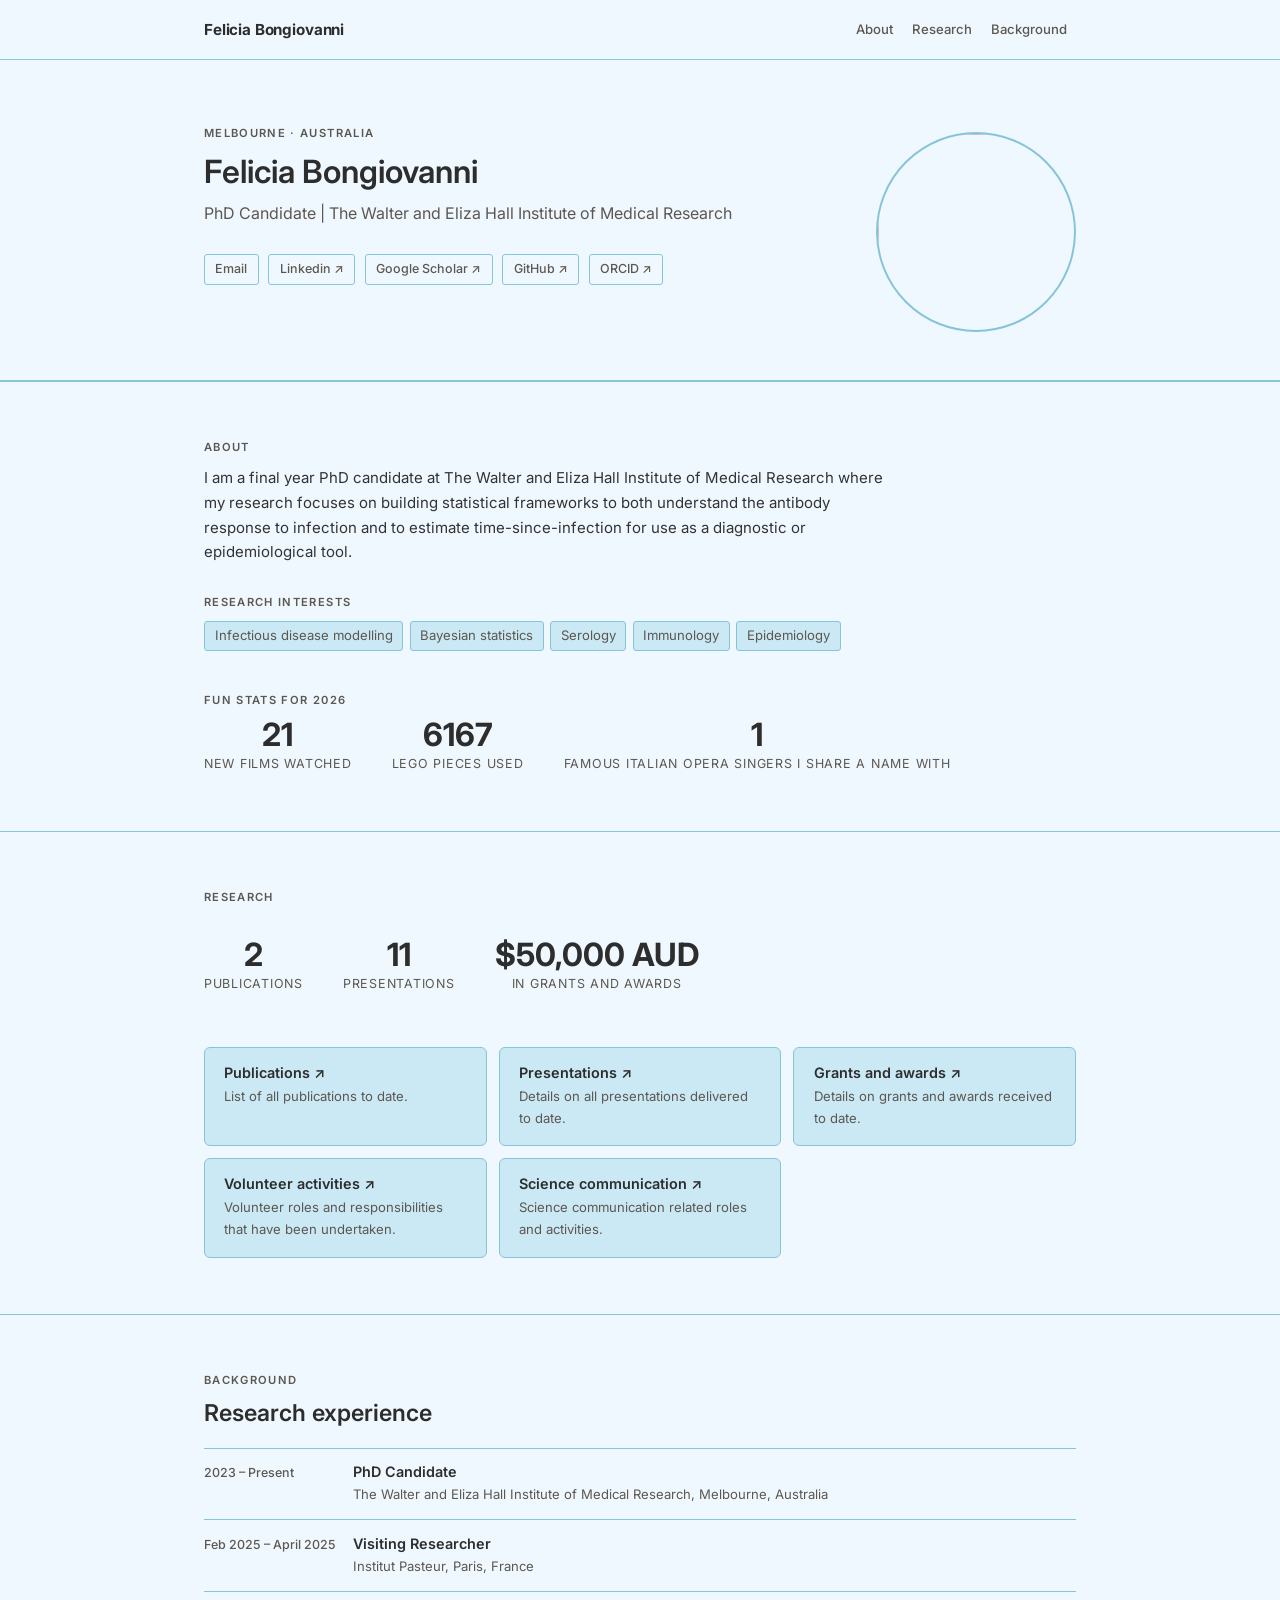
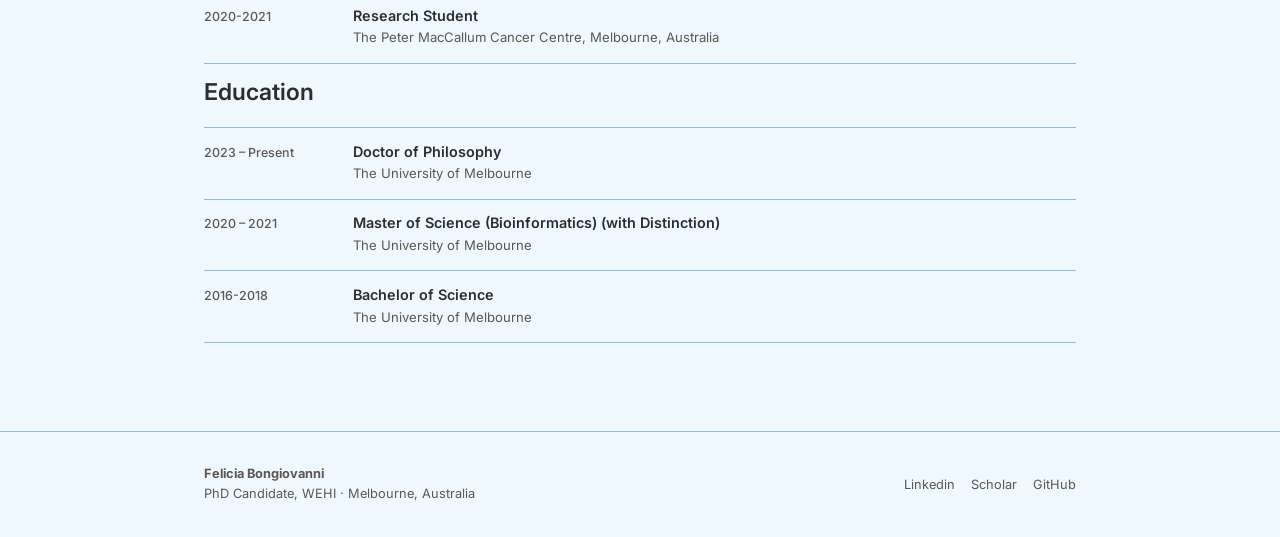
==== commit 279b64d7: "Updated stats" ====
--- a/index.html
+++ b/index.html
@@ -84,7 +84,7 @@
         <p class="section-label">Fun stats for 2026</p>
         <ul class="stats-strip" style="margin-top:0.5rem;">
           <div class="stat-item">
-            <div class="stat-number">20</div>
+            <div class="stat-number">21</div>
             <div class="stat-label">New films watched</div>
           </div>
         </a>
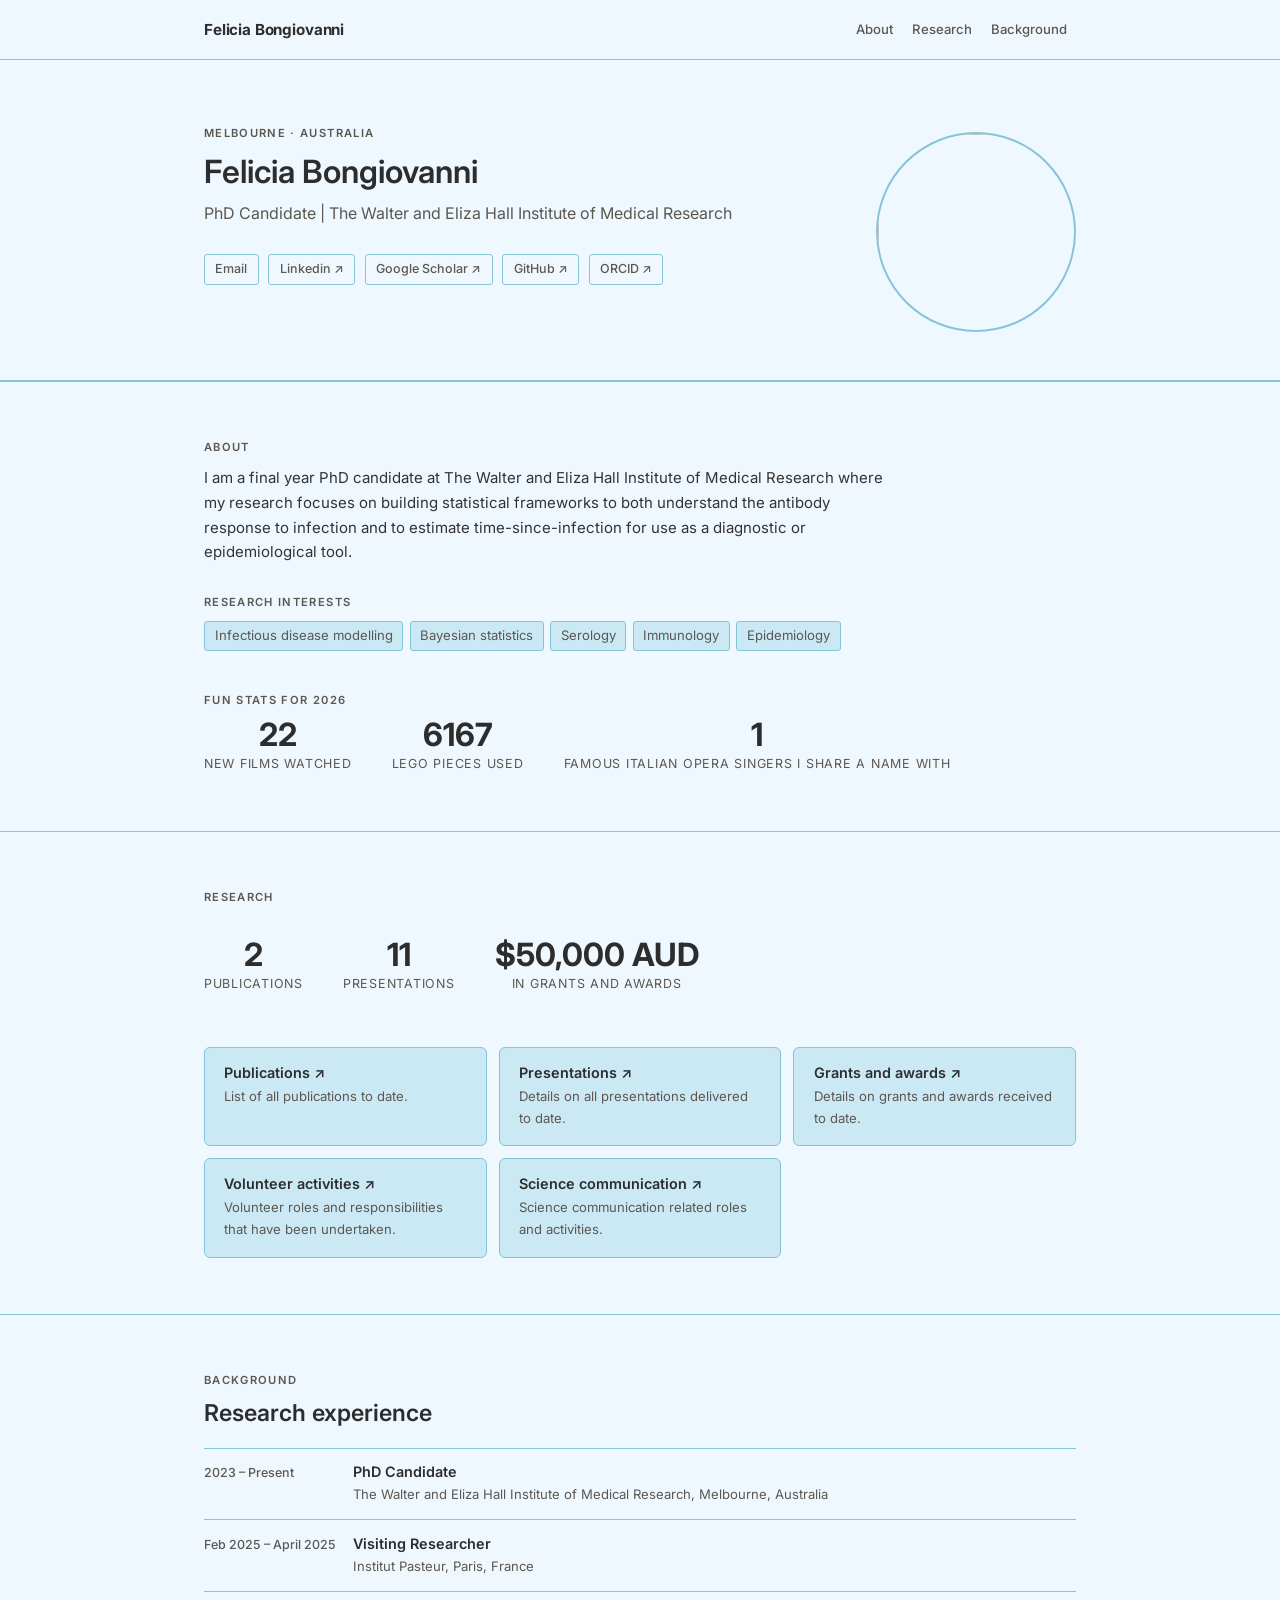
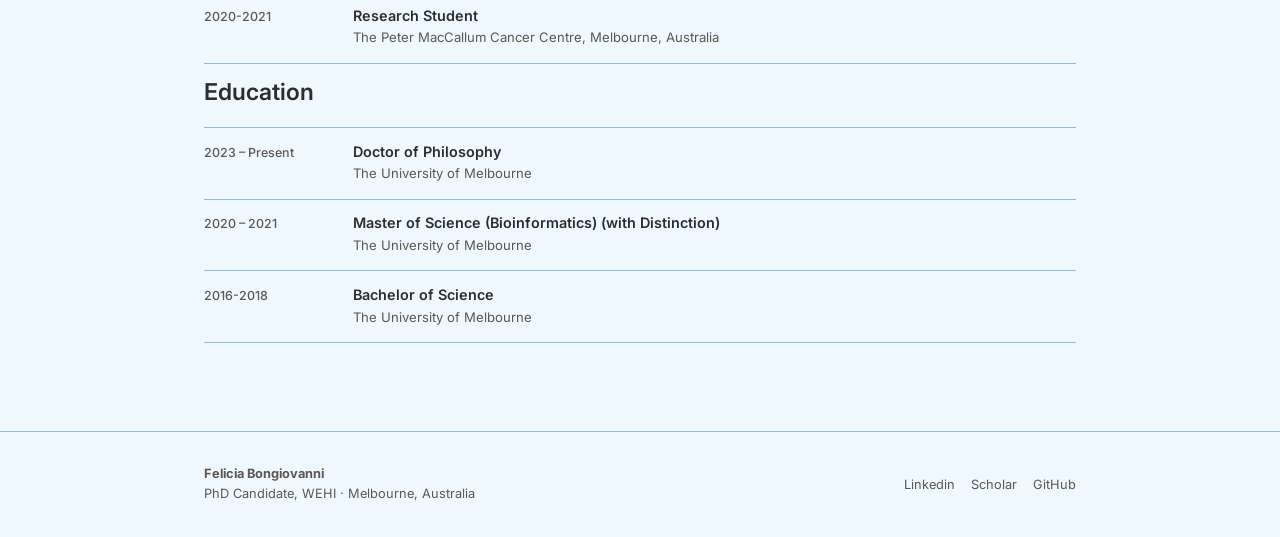
==== commit 2991db8c: "Updated stats" ====
--- a/index.html
+++ b/index.html
@@ -84,7 +84,7 @@
         <p class="section-label">Fun stats for 2026</p>
         <ul class="stats-strip" style="margin-top:0.5rem;">
           <div class="stat-item">
-            <div class="stat-number">21</div>
+            <div class="stat-number">22</div>
             <div class="stat-label">New films watched</div>
           </div>
         </a>
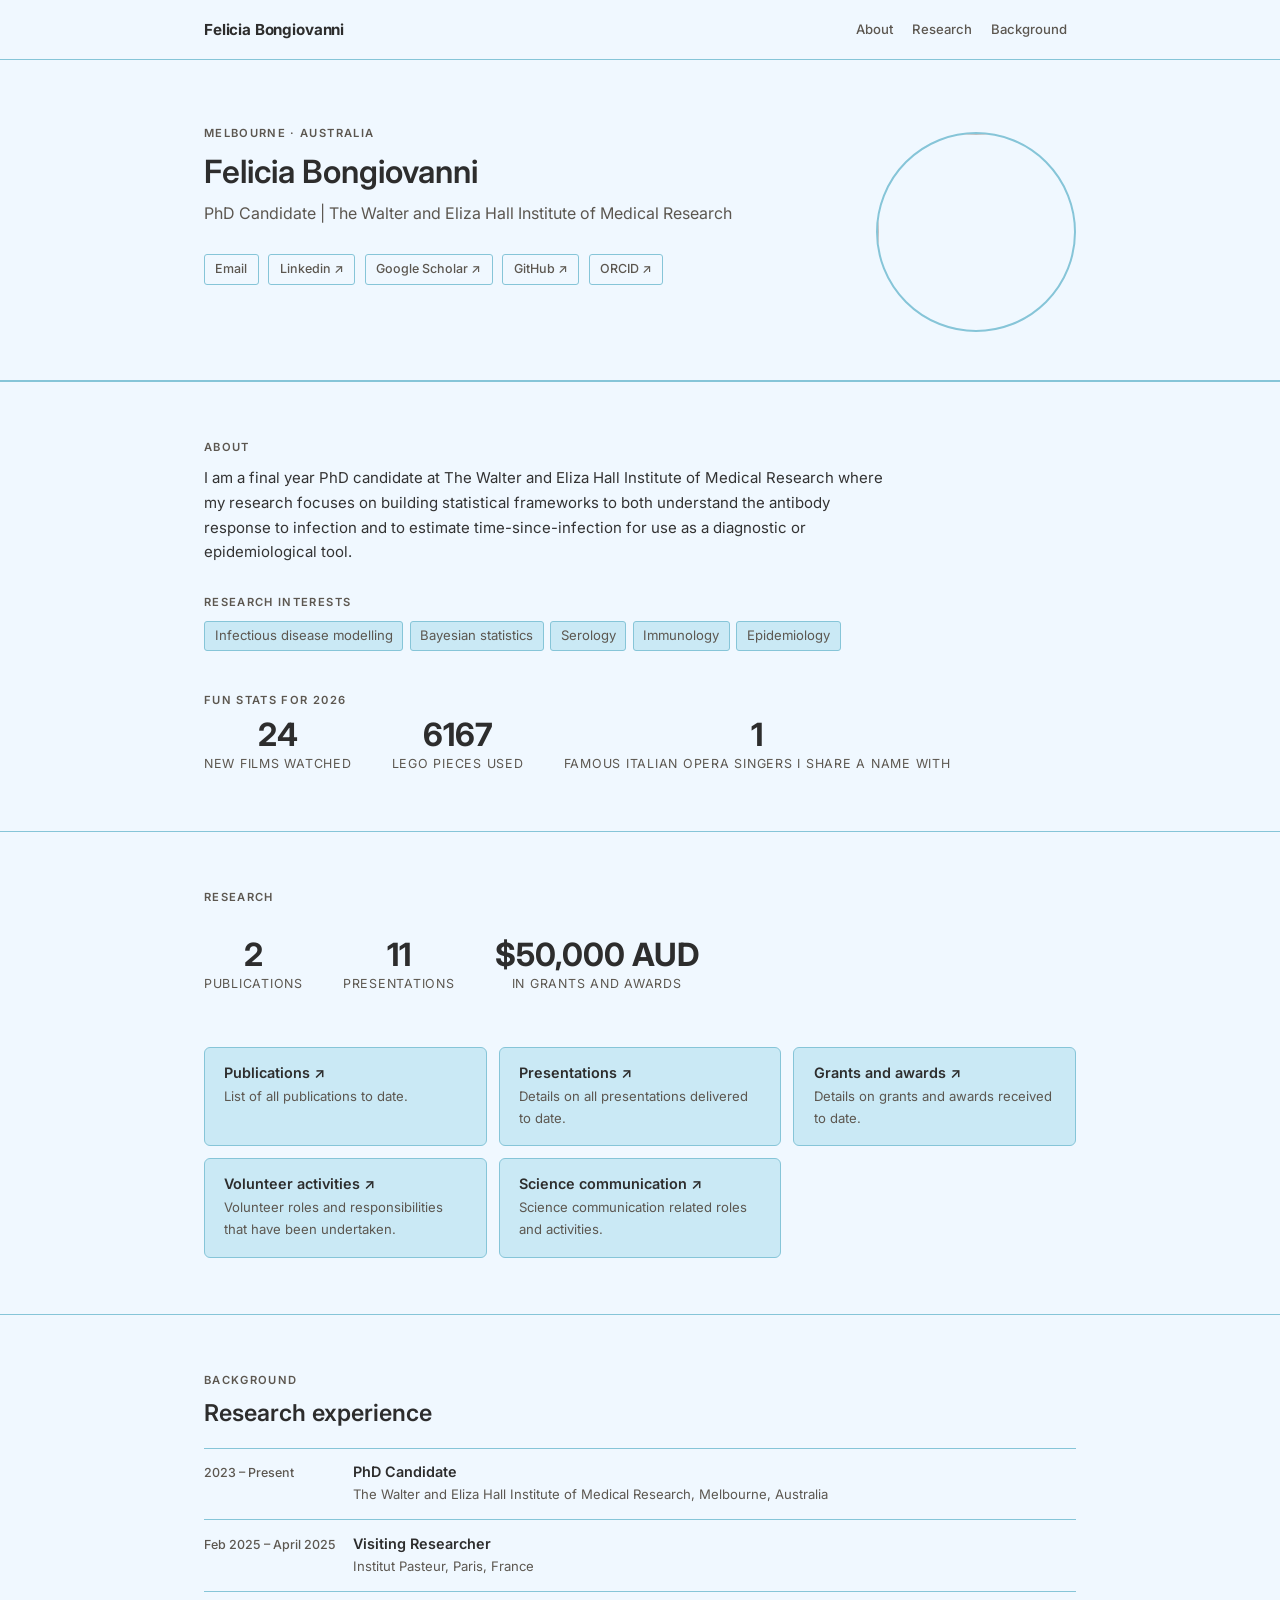
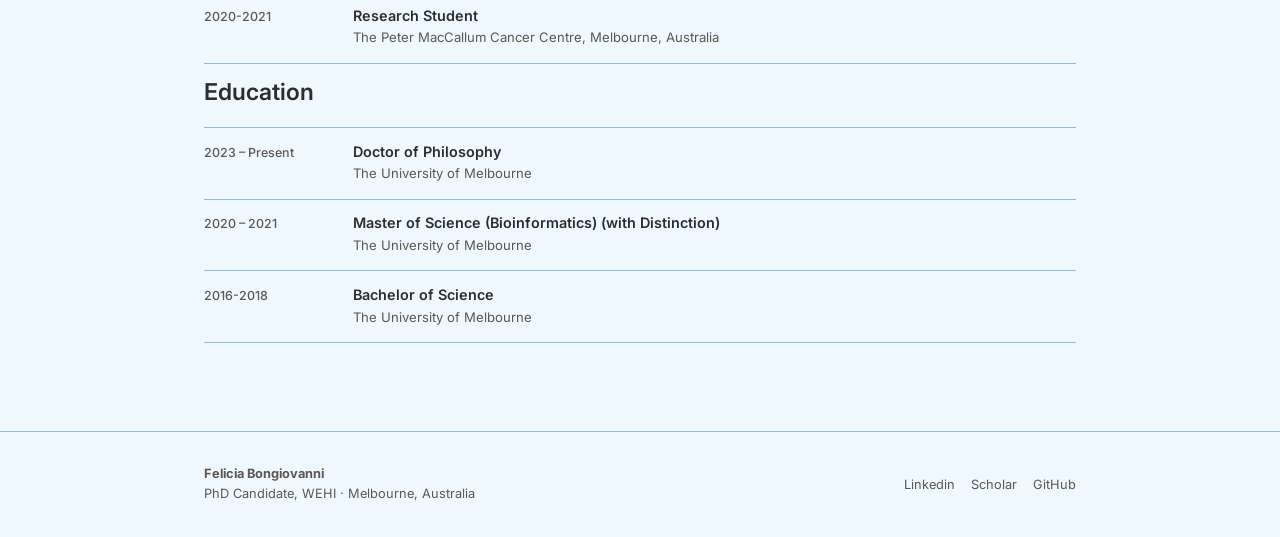
==== commit d5ab83b5: "Updated stats" ====
--- a/index.html
+++ b/index.html
@@ -84,7 +84,7 @@
         <p class="section-label">Fun stats for 2026</p>
         <ul class="stats-strip" style="margin-top:0.5rem;">
           <div class="stat-item">
-            <div class="stat-number">22</div>
+            <div class="stat-number">24</div>
             <div class="stat-label">New films watched</div>
           </div>
         </a>
